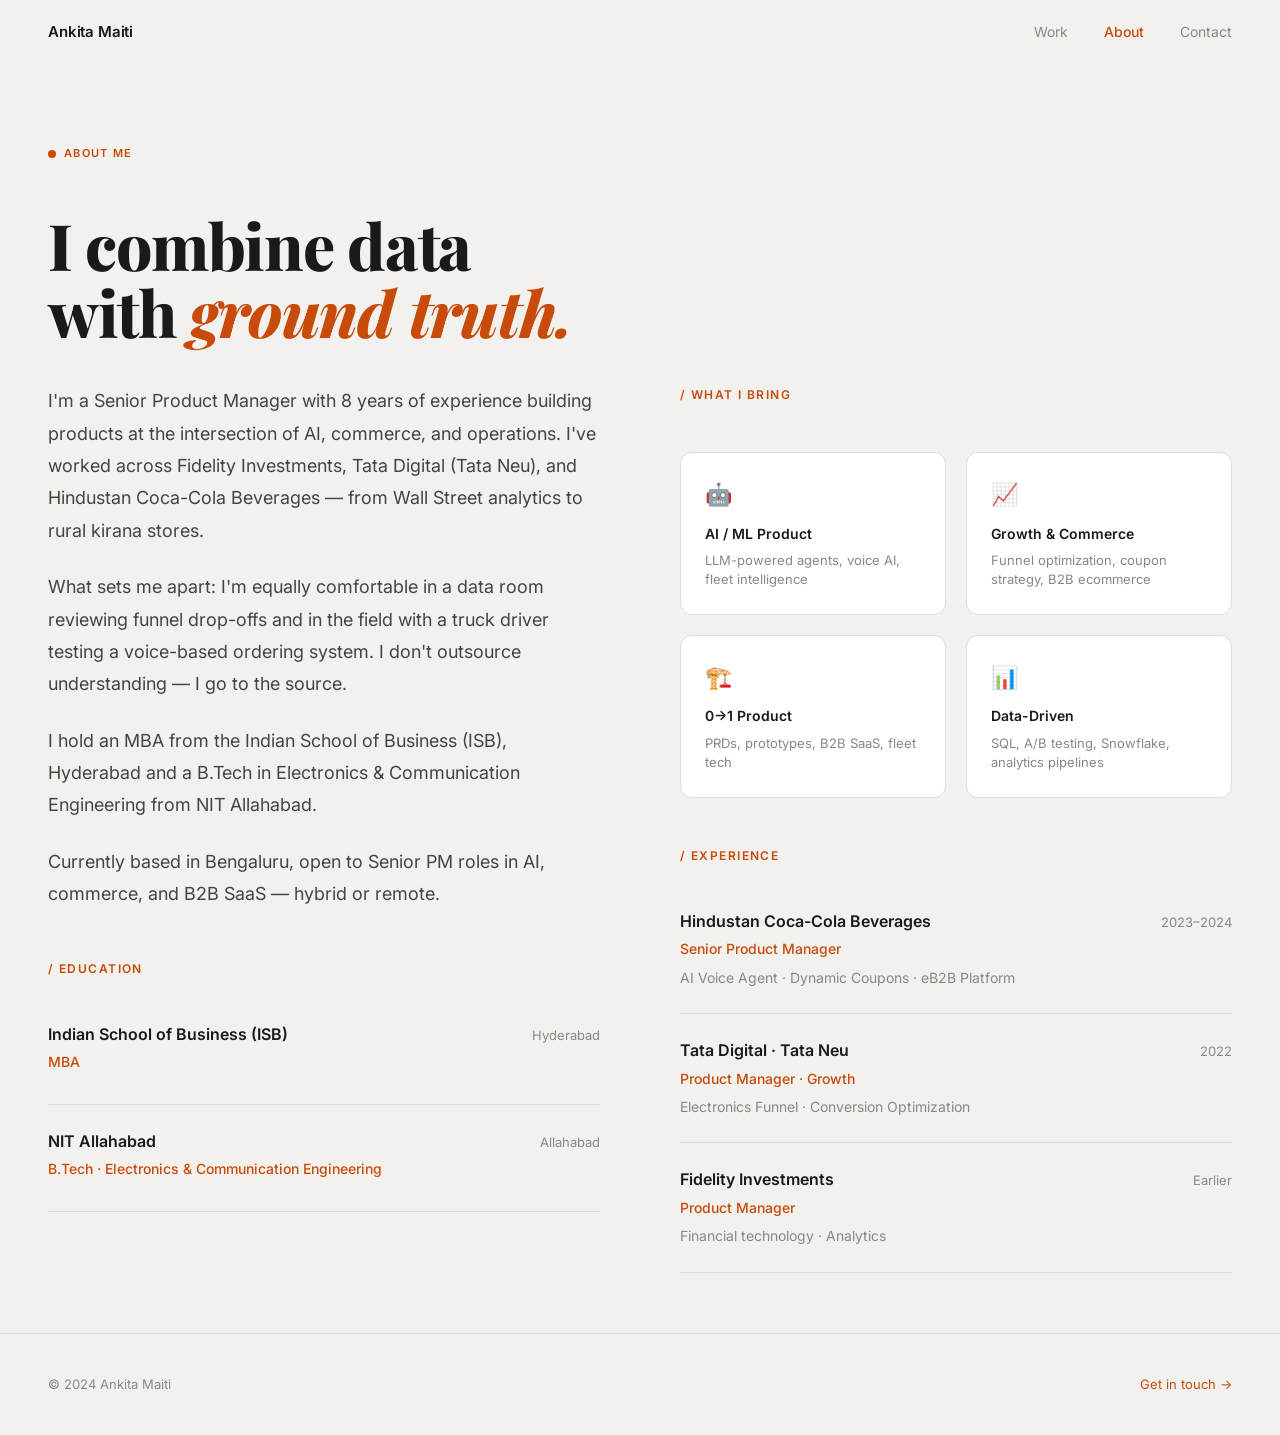
==== about.html @ 4091d86c "Initial portfolio" ====
<!DOCTYPE html>
<html lang="en">
<head>
  <meta charset="UTF-8" />
  <meta name="viewport" content="width=device-width, initial-scale=1.0" />
  <title>About — Ankita Maiti</title>
  <link rel="stylesheet" href="styles.css" />
</head>
<body>

<nav id="nav">
  <a href="index.html" class="nav-logo">Ankita Maiti</a>
  <div class="nav-links">
    <a href="index.html#work">Work</a>
    <a href="about.html" class="active">About</a>
    <a href="index.html#contact">Contact</a>
  </div>
</nav>

<section style="padding: 140px 48px 60px;">
  <div class="role-tag"><span class="role-dot"></span> About Me</div>
  <h1 class="section-title" style="margin-top: 16px; margin-bottom: 40px;">
    I combine data<br>with <em>ground truth.</em>
  </h1>

  <div class="about-grid">
    <div>
      <div class="about-text">
        <p>
          I'm a Senior Product Manager with 8 years of experience building products at the intersection
          of AI, commerce, and operations. I've worked across Fidelity Investments, Tata Digital (Tata Neu),
          and Hindustan Coca-Cola Beverages — from Wall Street analytics to rural kirana stores.
        </p>
        <p>
          What sets me apart: I'm equally comfortable in a data room reviewing funnel drop-offs
          and in the field with a truck driver testing a voice-based ordering system.
          I don't outsource understanding — I go to the source.
        </p>
        <p>
          I hold an MBA from the Indian School of Business (ISB), Hyderabad and a B.Tech in
          Electronics & Communication Engineering from NIT Allahabad.
        </p>
        <p>
          Currently based in Bengaluru, open to Senior PM roles in AI, commerce, and B2B SaaS —
          hybrid or remote.
        </p>
      </div>

      <!-- Education -->
      <div style="margin-top: 48px;">
        <div class="section-label" style="margin-bottom: 20px;">Education</div>
        <div class="exp-item">
          <div class="exp-header">
            <span class="exp-company">Indian School of Business (ISB)</span>
            <span class="exp-years">Hyderabad</span>
          </div>
          <div class="exp-role">MBA</div>
        </div>
        <div class="exp-item">
          <div class="exp-header">
            <span class="exp-company">NIT Allahabad</span>
            <span class="exp-years">Allahabad</span>
          </div>
          <div class="exp-role">B.Tech · Electronics & Communication Engineering</div>
        </div>
      </div>
    </div>

    <div>
      <!-- Skills -->
      <div class="section-label" style="margin-bottom: 20px;">What I Bring</div>
      <div class="skills-grid">
        <div class="skill-box">
          <div class="skill-icon">🤖</div>
          <div class="skill-title">AI / ML Product</div>
          <div class="skill-desc">LLM-powered agents, voice AI, fleet intelligence</div>
        </div>
        <div class="skill-box">
          <div class="skill-icon">📈</div>
          <div class="skill-title">Growth & Commerce</div>
          <div class="skill-desc">Funnel optimization, coupon strategy, B2B ecommerce</div>
        </div>
        <div class="skill-box">
          <div class="skill-icon">🏗️</div>
          <div class="skill-title">0→1 Product</div>
          <div class="skill-desc">PRDs, prototypes, B2B SaaS, fleet tech</div>
        </div>
        <div class="skill-box">
          <div class="skill-icon">📊</div>
          <div class="skill-title">Data-Driven</div>
          <div class="skill-desc">SQL, A/B testing, Snowflake, analytics pipelines</div>
        </div>
      </div>

      <!-- Experience -->
      <div class="experience" style="margin-top: 48px;">
        <div class="section-label" style="margin-bottom: 20px;">Experience</div>
        <div class="exp-item">
          <div class="exp-header">
            <span class="exp-company">Hindustan Coca-Cola Beverages</span>
            <span class="exp-years">2023–2024</span>
          </div>
          <div class="exp-role">Senior Product Manager</div>
          <div class="exp-note">AI Voice Agent · Dynamic Coupons · eB2B Platform</div>
        </div>
        <div class="exp-item">
          <div class="exp-header">
            <span class="exp-company">Tata Digital · Tata Neu</span>
            <span class="exp-years">2022</span>
          </div>
          <div class="exp-role">Product Manager · Growth</div>
          <div class="exp-note">Electronics Funnel · Conversion Optimization</div>
        </div>
        <div class="exp-item">
          <div class="exp-header">
            <span class="exp-company">Fidelity Investments</span>
            <span class="exp-years">Earlier</span>
          </div>
          <div class="exp-role">Product Manager</div>
          <div class="exp-note">Financial technology · Analytics</div>
        </div>
      </div>
    </div>
  </div>
</section>

<footer>
  <span>© 2024 Ankita Maiti</span>
  <a href="index.html#contact" style="color: var(--orange);">Get in touch →</a>
</footer>

<script>
  const nav = document.getElementById('nav');
  window.addEventListener('scroll', () => nav.classList.toggle('scrolled', window.scrollY > 20));
</script>
</body>
</html>
---- styles.css ----
@import url('https://fonts.googleapis.com/css2?family=Playfair+Display:ital,wght@0,700;0,800;1,700&family=Inter:wght@300;400;500;600&display=swap');

*, *::before, *::after { box-sizing: border-box; margin: 0; padding: 0; }

:root {
  --bg: #f2f1ee;
  --bg-card: #ffffff;
  --text: #1a1a18;
  --muted: #888884;
  --orange: #c84b0c;
  --orange-light: #f0e6df;
  --border: #e0deda;
  --serif: 'Playfair Display', Georgia, serif;
  --sans: 'Inter', system-ui, sans-serif;
}

html { scroll-behavior: smooth; }

body {
  font-family: var(--sans);
  background: var(--bg);
  color: var(--text);
  font-size: 16px;
  line-height: 1.6;
  -webkit-font-smoothing: antialiased;
}

a { color: inherit; text-decoration: none; }

/* ── NAV ── */
nav {
  position: fixed; top: 0; left: 0; right: 0; z-index: 100;
  display: flex; align-items: center; justify-content: space-between;
  padding: 20px 48px;
  background: rgba(242,241,238,0.92);
  backdrop-filter: blur(12px);
  border-bottom: 1px solid transparent;
  transition: border-color 0.3s;
}
nav.scrolled { border-color: var(--border); }
.nav-logo { font-family: var(--sans); font-weight: 600; font-size: 15px; letter-spacing: -0.01em; }
.nav-links { display: flex; align-items: center; gap: 36px; }
.nav-links a { font-size: 14px; color: var(--muted); transition: color 0.2s; }
.nav-links a:hover { color: var(--text); }
.nav-links a.active { color: var(--orange); font-weight: 500; }

/* ── HERO ── */
.hero {
  min-height: 100vh;
  padding: 120px 48px 80px;
  display: grid;
  grid-template-columns: 1fr 320px;
  gap: 60px;
  align-items: start;
}
.hero-left { padding-top: 20px; }
.role-tag {
  display: inline-flex; align-items: center; gap: 8px;
  font-size: 11px; font-weight: 600; letter-spacing: 0.12em;
  text-transform: uppercase; color: var(--orange);
  margin-bottom: 32px;
}
.role-dot {
  width: 8px; height: 8px; border-radius: 50%;
  background: var(--orange); flex-shrink: 0;
}
.hero-headline {
  font-family: var(--serif);
  font-size: clamp(52px, 7vw, 96px);
  line-height: 1.02;
  font-weight: 800;
  letter-spacing: -0.02em;
  margin-bottom: 32px;
}
.hero-headline em {
  font-style: italic;
  color: var(--orange);
}
.hero-sub {
  font-size: 17px; line-height: 1.7;
  color: #555550; max-width: 560px;
  margin-bottom: 40px;
}
.hero-actions { display: flex; align-items: center; gap: 24px; margin-bottom: 80px; }
.btn-primary {
  display: inline-flex; align-items: center; gap: 8px;
  background: var(--orange); color: #fff;
  padding: 14px 28px; border-radius: 50px;
  font-size: 15px; font-weight: 500;
  transition: background 0.2s, transform 0.15s;
}
.btn-primary:hover { background: #a83a08; transform: translateY(-1px); }
.hero-email { font-size: 14px; color: var(--muted); }

.hero-stats { display: flex; gap: 48px; }
.stat-item {}
.stat-num { font-family: var(--serif); font-size: 36px; font-weight: 700; line-height: 1; }
.stat-label { font-size: 11px; font-weight: 600; letter-spacing: 0.1em; text-transform: uppercase; color: var(--muted); margin-top: 4px; }

/* ── HERO SIDEBAR ── */
.hero-sidebar { padding-top: 60px; }
.sidebar-project {
  display: flex; align-items: center; justify-content: space-between;
  padding: 18px 0;
  border-bottom: 1px solid var(--border);
  cursor: pointer;
  transition: opacity 0.2s;
}
.sidebar-project:first-child { border-top: 1px solid var(--border); }
.sidebar-project:hover { opacity: 0.7; }
.sidebar-left { display: flex; align-items: center; gap: 14px; }
.sidebar-bar { width: 3px; height: 20px; border-radius: 2px; flex-shrink: 0; }
.sidebar-name { font-size: 15px; font-weight: 500; }
.sidebar-tag { font-size: 11px; font-weight: 600; letter-spacing: 0.08em; text-transform: uppercase; color: var(--muted); }

/* ── MARQUEE ── */
.marquee-wrap {
  overflow: hidden;
  border-top: 1px solid var(--border);
  border-bottom: 1px solid var(--border);
  padding: 16px 0;
  background: var(--bg);
}
.marquee-track {
  display: flex; gap: 0;
  animation: marquee 28s linear infinite;
  white-space: nowrap;
}
.marquee-track:hover { animation-play-state: paused; }
.marquee-item {
  display: inline-flex; align-items: center; gap: 20px;
  font-size: 13px; font-weight: 500; letter-spacing: 0.04em;
  color: var(--muted); padding: 0 32px;
  text-transform: uppercase;
}
.marquee-item::after { content: '·'; color: var(--orange); }
@keyframes marquee { from { transform: translateX(0); } to { transform: translateX(-50%); } }

/* ── SECTION COMMON ── */
section { padding: 100px 48px; }
.section-label {
  font-size: 12px; font-weight: 600; letter-spacing: 0.12em;
  text-transform: uppercase; color: var(--orange);
  margin-bottom: 32px;
}
.section-label::before { content: '/ '; }
.section-title {
  font-family: var(--serif);
  font-size: clamp(40px, 5vw, 64px);
  font-weight: 800; line-height: 1.05;
  letter-spacing: -0.02em;
}
.section-title em { font-style: italic; color: var(--orange); }

/* ── THESIS ── */
.thesis { max-width: 900px; }
.thesis-text {
  font-size: clamp(22px, 3vw, 32px);
  line-height: 1.5; color: #3a3a36;
  font-weight: 300; margin-top: 32px;
}
.thesis-text em { font-style: italic; font-weight: 600; color: var(--text); }

/* ── WORK SECTION ── */
.work-header {
  display: flex; align-items: flex-end; justify-content: space-between;
  margin-bottom: 60px;
}
.work-count { font-family: var(--serif); font-size: 48px; font-weight: 700; color: var(--muted); }
.work-count small { display: block; font-family: var(--sans); font-size: 12px; font-weight: 500; letter-spacing: 0.1em; text-transform: uppercase; }

/* ── PROJECT CARDS ── */
.project-cards { display: flex; flex-direction: column; gap: 0; }

.project-card {
  background: var(--bg-card);
  border-radius: 16px;
  padding: 40px;
  margin-bottom: 20px;
  transition: transform 0.2s, box-shadow 0.2s;
  cursor: pointer;
  border: 1px solid var(--border);
}
.project-card:hover { transform: translateY(-2px); box-shadow: 0 8px 32px rgba(0,0,0,0.07); }

.card-featured {
  display: grid; grid-template-columns: 1fr 1fr; gap: 48px;
}
.card-grid {
  display: grid; grid-template-columns: 1fr 1fr; gap: 20px; margin-bottom: 20px;
}
.card-grid .project-card { margin-bottom: 0; }

.card-num {
  font-family: var(--serif); font-size: 20px; font-weight: 700;
  color: var(--orange); opacity: 0.5; margin-bottom: 16px;
}
.card-tags { display: flex; flex-wrap: wrap; gap: 8px; margin-bottom: 20px; }
.tag {
  padding: 4px 12px; border-radius: 50px; font-size: 12px; font-weight: 500;
  border: 1px solid var(--border); color: var(--muted);
}
.tag-live {
  background: #e8f5e9; color: #2e7d32; border-color: #c8e6c9;
  display: flex; align-items: center; gap: 5px;
}
.tag-live::before { content: ''; width: 6px; height: 6px; border-radius: 50%; background: #43a047; }
.tag-personal { background: var(--orange-light); color: var(--orange); border-color: #f0cfc0; }

.card-title { font-family: var(--serif); font-size: 28px; font-weight: 700; line-height: 1.2; margin-bottom: 6px; }
.card-subtitle { font-size: 14px; color: var(--muted); font-style: italic; margin-bottom: 20px; }
.card-desc { font-size: 15px; line-height: 1.7; color: #555550; margin-bottom: 24px; }
.card-metrics { display: flex; gap: 32px; padding-top: 20px; border-top: 1px solid var(--border); margin-bottom: 24px; }
.metric-val { font-family: var(--serif); font-size: 22px; font-weight: 700; }
.metric-label { font-size: 10px; font-weight: 600; letter-spacing: 0.08em; text-transform: uppercase; color: var(--muted); margin-top: 2px; }
.card-cta { font-size: 14px; font-weight: 600; color: var(--orange); display: inline-flex; align-items: center; gap: 6px; }
.card-cta:hover { gap: 10px; }
.card-cta::after { content: '→'; transition: margin 0.2s; }

.card-right { display: flex; flex-direction: column; justify-content: center; }
.card-right .card-desc { font-size: 16px; }

/* ── ABOUT ── */
.about-grid { display: grid; grid-template-columns: 1fr 1fr; gap: 80px; align-items: start; }
.about-text { font-size: 18px; line-height: 1.8; color: #444440; }
.about-text p { margin-bottom: 24px; }
.skills-grid { display: grid; grid-template-columns: 1fr 1fr; gap: 20px; margin-top: 48px; }
.skill-box {
  background: var(--bg-card); border: 1px solid var(--border);
  border-radius: 12px; padding: 24px;
}
.skill-icon { font-size: 22px; margin-bottom: 10px; }
.skill-title { font-size: 14px; font-weight: 600; margin-bottom: 6px; }
.skill-desc { font-size: 13px; color: var(--muted); line-height: 1.5; }

.experience { margin-top: 60px; }
.exp-item { padding: 24px 0; border-bottom: 1px solid var(--border); }
.exp-item:first-child { border-top: 1px solid var(--border); }
.exp-header { display: flex; justify-content: space-between; align-items: baseline; margin-bottom: 4px; }
.exp-company { font-weight: 600; font-size: 16px; }
.exp-years { font-size: 13px; color: var(--muted); }
.exp-role { font-size: 14px; color: var(--orange); font-weight: 500; margin-bottom: 6px; }
.exp-note { font-size: 14px; color: var(--muted); }

/* ── CONTACT ── */
.contact-section { max-width: 640px; }
.contact-headline {
  font-family: var(--serif); font-size: clamp(36px, 5vw, 60px);
  font-weight: 800; line-height: 1.1; margin: 24px 0 40px;
}
.contact-headline em { font-style: italic; color: var(--orange); }
.contact-links { display: flex; flex-direction: column; gap: 16px; }
.contact-link {
  display: flex; align-items: center; gap: 16px;
  padding: 20px 24px; background: var(--bg-card);
  border: 1px solid var(--border); border-radius: 12px;
  transition: border-color 0.2s, transform 0.15s;
}
.contact-link:hover { border-color: var(--orange); transform: translateX(4px); }
.contact-link-icon { font-size: 20px; }
.contact-link-text { font-size: 15px; font-weight: 500; }
.contact-link-sub { font-size: 13px; color: var(--muted); }
.availability { margin-top: 40px; display: flex; align-items: center; gap: 10px; font-size: 14px; color: var(--muted); }
.avail-dot { width: 8px; height: 8px; border-radius: 50%; background: #43a047; flex-shrink: 0; }

/* ── FOOTER ── */
footer {
  padding: 40px 48px;
  border-top: 1px solid var(--border);
  display: flex; justify-content: space-between; align-items: center;
  font-size: 13px; color: var(--muted);
}

/* ── CASE STUDY PAGE ── */
.cs-hero {
  padding: 140px 48px 80px;
  border-bottom: 1px solid var(--border);
}
.cs-back { display: inline-flex; align-items: center; gap: 8px; font-size: 14px; color: var(--muted); margin-bottom: 40px; cursor: pointer; }
.cs-back:hover { color: var(--text); }
.cs-title { font-family: var(--serif); font-size: clamp(40px, 6vw, 80px); font-weight: 800; line-height: 1.05; margin: 20px 0 16px; }
.cs-title em { font-style: italic; color: var(--orange); }
.cs-subtitle { font-size: 16px; color: var(--muted); font-style: italic; margin-bottom: 32px; }
.cs-meta { display: flex; gap: 12px; flex-wrap: wrap; margin-bottom: 48px; }
.cs-metrics { display: grid; grid-template-columns: repeat(4, 1fr); gap: 1px; background: var(--border); border: 1px solid var(--border); border-radius: 12px; overflow: hidden; }
.cs-metric { background: var(--bg-card); padding: 28px 24px; }
.cs-metric-val { font-family: var(--serif); font-size: 32px; font-weight: 700; color: var(--orange); }
.cs-metric-label { font-size: 11px; font-weight: 600; letter-spacing: 0.08em; text-transform: uppercase; color: var(--muted); margin-top: 4px; }

/* ── TABS ── */
.tabs { padding: 0 48px; border-bottom: 1px solid var(--border); position: sticky; top: 62px; background: var(--bg); z-index: 50; }
.tab-list { display: flex; gap: 0; }
.tab-btn {
  padding: 16px 24px; font-size: 14px; font-weight: 500;
  color: var(--muted); border: none; background: none; cursor: pointer;
  border-bottom: 2px solid transparent; margin-bottom: -1px;
  transition: color 0.2s, border-color 0.2s;
}
.tab-btn.active { color: var(--orange); border-color: var(--orange); }
.tab-btn:hover:not(.active) { color: var(--text); }

.tab-panel { display: none; padding: 60px 48px; }
.tab-panel.active { display: block; }

/* ── CASE STUDY CONTENT ── */
.cs-section { max-width: 780px; margin-bottom: 56px; }
.cs-section-label { font-size: 11px; font-weight: 700; letter-spacing: 0.14em; text-transform: uppercase; color: var(--orange); margin-bottom: 16px; }
.cs-section h3 { font-family: var(--serif); font-size: 26px; font-weight: 700; margin-bottom: 16px; }
.cs-section p { font-size: 16px; line-height: 1.8; color: #444440; margin-bottom: 16px; }
.cs-section ul { padding-left: 0; list-style: none; }
.cs-section ul li { padding: 8px 0 8px 24px; position: relative; font-size: 15px; color: #444440; line-height: 1.7; border-bottom: 1px solid var(--border); }
.cs-section ul li::before { content: '—'; position: absolute; left: 0; color: var(--orange); }
.cs-section ul li:last-child { border-bottom: none; }

.callout {
  background: var(--orange-light); border-left: 3px solid var(--orange);
  border-radius: 0 8px 8px 0; padding: 20px 24px; margin: 24px 0;
}
.callout-label { font-size: 11px; font-weight: 700; letter-spacing: 0.1em; text-transform: uppercase; color: var(--orange); margin-bottom: 8px; }
.callout p { margin: 0; font-size: 15px; color: #3a3a36; }

.image-placeholder {
  background: var(--bg-card); border: 2px dashed var(--border);
  border-radius: 12px; padding: 60px 40px;
  text-align: center; color: var(--muted); font-size: 14px;
  margin: 24px 0; cursor: pointer;
  transition: border-color 0.2s, background 0.2s;
}
.image-placeholder:hover { border-color: var(--orange); background: var(--orange-light); }
.image-placeholder-icon { font-size: 32px; margin-bottom: 12px; }
.image-placeholder p { margin: 0; font-size: 13px; }

.steps { counter-reset: steps; }
.step { counter-increment: steps; padding: 24px 0; border-bottom: 1px solid var(--border); }
.step:last-child { border-bottom: none; }
.step-num { font-family: var(--serif); font-size: 13px; color: var(--orange); font-weight: 700; margin-bottom: 8px; }
.step-num::before { content: '0' counter(steps); }
.step h4 { font-size: 17px; font-weight: 600; margin-bottom: 8px; }
.step p { font-size: 15px; color: #555550; line-height: 1.7; margin: 0; }

.tradeoffs { display: grid; grid-template-columns: 1fr 1fr; gap: 16px; margin-top: 16px; }
.tradeoff-card { background: var(--bg-card); border: 1px solid var(--border); border-radius: 10px; padding: 20px; }
.tradeoff-card h4 { font-size: 14px; font-weight: 600; margin-bottom: 6px; }
.tradeoff-card p { font-size: 13px; color: var(--muted); margin: 0; line-height: 1.5; }

/* ── RESPONSIVE ── */
@media (max-width: 900px) {
  nav { padding: 16px 24px; }
  .hero { grid-template-columns: 1fr; padding: 100px 24px 60px; }
  .hero-sidebar { display: none; }
  section { padding: 60px 24px; }
  .about-grid { grid-template-columns: 1fr; gap: 40px; }
  .card-featured { grid-template-columns: 1fr; }
  .card-grid { grid-template-columns: 1fr; }
  .cs-metrics { grid-template-columns: 1fr 1fr; }
  .tradeoffs { grid-template-columns: 1fr; }
  .tabs { padding: 0 24px; }
  .tab-panel { padding: 40px 24px; }
  .cs-hero { padding: 100px 24px 60px; }
  footer { flex-direction: column; gap: 12px; text-align: center; }
}
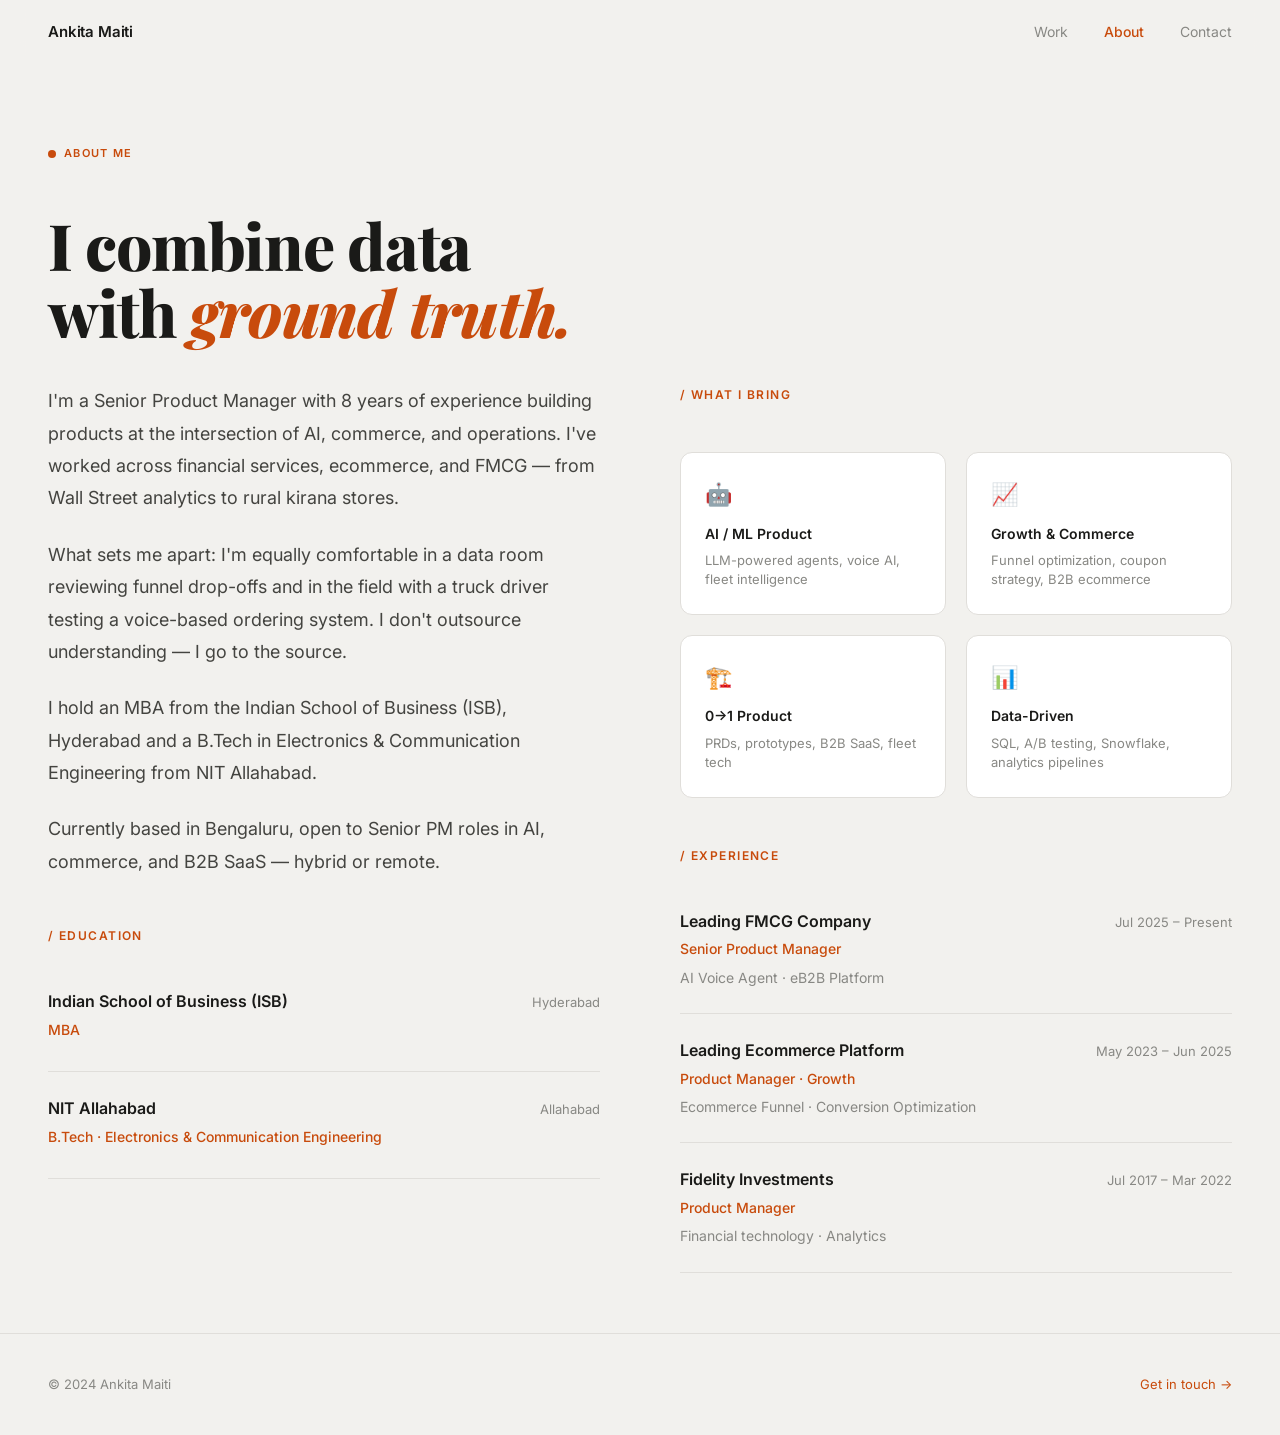
==== commit 1b64e042: "Multiple homepage and case study updates - Tagline: highlight 'ship' and 'metrics' - Reorder sidebar" ====
--- a/about.html
+++ b/about.html
@@ -28,8 +28,7 @@
       <div class="about-text">
         <p>
           I'm a Senior Product Manager with 8 years of experience building products at the intersection
-          of AI, commerce, and operations. I've worked across Fidelity Investments, Tata Digital (Tata Neu),
-          and Hindustan Coca-Cola Beverages — from Wall Street analytics to rural kirana stores.
+          of AI, commerce, and operations. I've worked across financial services, ecommerce, and FMCG — from Wall Street analytics to rural kirana stores.
         </p>
         <p>
           What sets me apart: I'm equally comfortable in a data room reviewing funnel drop-offs
@@ -97,24 +96,24 @@
         <div class="section-label" style="margin-bottom: 20px;">Experience</div>
         <div class="exp-item">
           <div class="exp-header">
-            <span class="exp-company">Hindustan Coca-Cola Beverages</span>
-            <span class="exp-years">2023–2024</span>
+            <span class="exp-company">Leading FMCG Company</span>
+            <span class="exp-years">Jul 2025 – Present</span>
           </div>
           <div class="exp-role">Senior Product Manager</div>
-          <div class="exp-note">AI Voice Agent · Dynamic Coupons · eB2B Platform</div>
+          <div class="exp-note">AI Voice Agent · eB2B Platform</div>
         </div>
         <div class="exp-item">
           <div class="exp-header">
-            <span class="exp-company">Tata Digital · Tata Neu</span>
-            <span class="exp-years">2022</span>
+            <span class="exp-company">Leading Ecommerce Platform</span>
+            <span class="exp-years">May 2023 – Jun 2025</span>
           </div>
           <div class="exp-role">Product Manager · Growth</div>
-          <div class="exp-note">Electronics Funnel · Conversion Optimization</div>
+          <div class="exp-note">Ecommerce Funnel · Conversion Optimization</div>
         </div>
         <div class="exp-item">
           <div class="exp-header">
             <span class="exp-company">Fidelity Investments</span>
-            <span class="exp-years">Earlier</span>
+            <span class="exp-years">Jul 2017 – Mar 2022</span>
           </div>
           <div class="exp-role">Product Manager</div>
           <div class="exp-note">Financial technology · Analytics</div>
--- a/styles.css
+++ b/styles.css
@@ -46,8 +46,8 @@
 
 /* ── HERO ── */
 .hero {
-  min-height: 100vh;
-  padding: 120px 48px 80px;
+  min-height: auto;
+  padding: 120px 48px 60px;
   display: grid;
   grid-template-columns: 1fr 320px;
   gap: 60px;
@@ -66,11 +66,12 @@
 }
 .hero-headline {
   font-family: var(--serif);
-  font-size: clamp(52px, 7vw, 96px);
-  line-height: 1.02;
+  font-size: clamp(36px, 4.5vw, 68px);
+  line-height: 1.08;
   font-weight: 800;
   letter-spacing: -0.02em;
-  margin-bottom: 32px;
+  margin-bottom: 28px;
+  max-width: 620px;
 }
 .hero-headline em {
   font-style: italic;
@@ -81,7 +82,7 @@
   color: #555550; max-width: 560px;
   margin-bottom: 40px;
 }
-.hero-actions { display: flex; align-items: center; gap: 24px; margin-bottom: 80px; }
+.hero-actions { display: flex; align-items: center; gap: 24px; margin-bottom: 0; }
 .btn-primary {
   display: inline-flex; align-items: center; gap: 8px;
   background: var(--orange); color: #fff;
@@ -299,11 +300,11 @@
 .tab-btn.active { color: var(--orange); border-color: var(--orange); }
 .tab-btn:hover:not(.active) { color: var(--text); }
 
-.tab-panel { display: none; padding: 60px 48px; }
+.tab-panel { display: none; padding: 60px 48px; max-width: 1200px; margin: 0 auto; }
 .tab-panel.active { display: block; }
 
 /* ── CASE STUDY CONTENT ── */
-.cs-section { max-width: 780px; margin-bottom: 56px; }
+.cs-section { max-width: 100%; margin-bottom: 56px; }
 .cs-section-label { font-size: 11px; font-weight: 700; letter-spacing: 0.14em; text-transform: uppercase; color: var(--orange); margin-bottom: 16px; }
 .cs-section h3 { font-family: var(--serif); font-size: 26px; font-weight: 700; margin-bottom: 16px; }
 .cs-section p { font-size: 16px; line-height: 1.8; color: #444440; margin-bottom: 16px; }
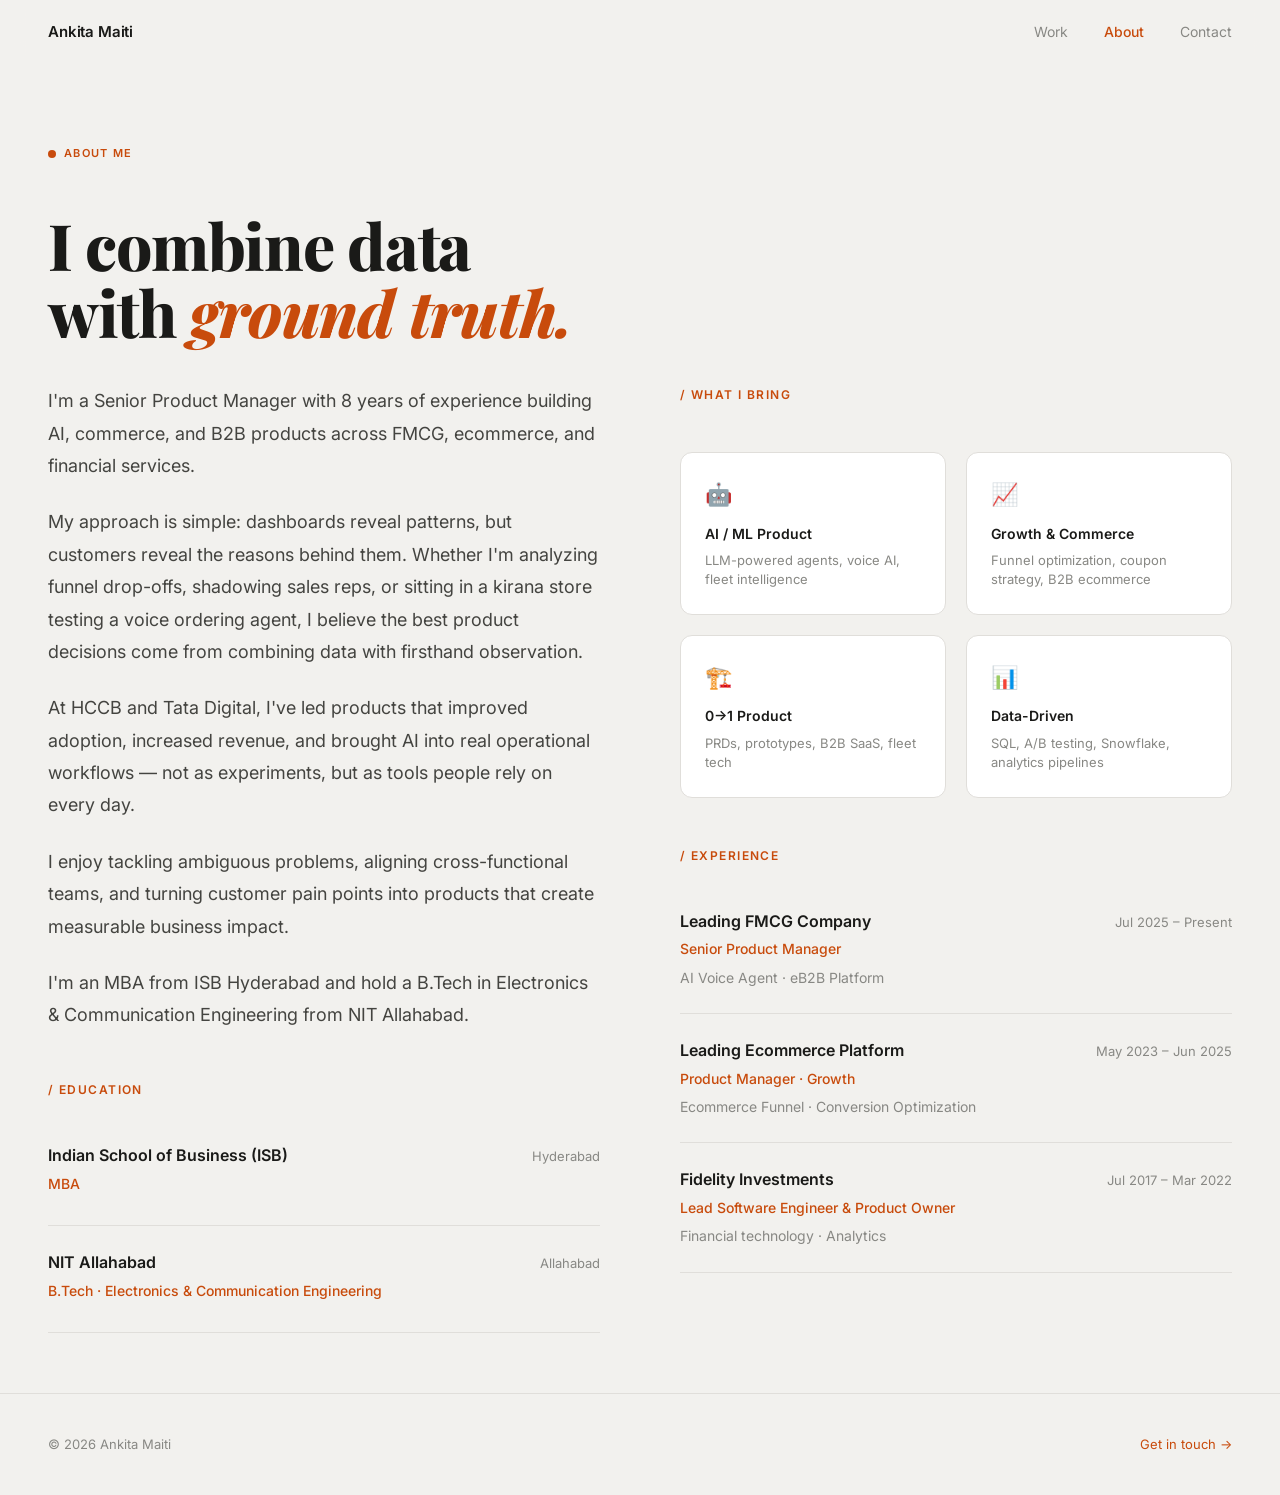
==== commit 6d8635fc: "Update About page content and experience - Rewrite bio with new copy - Fidelity role: Lead Software " ====
--- a/about.html
+++ b/about.html
@@ -27,21 +27,19 @@
     <div>
       <div class="about-text">
         <p>
-          I'm a Senior Product Manager with 8 years of experience building products at the intersection
-          of AI, commerce, and operations. I've worked across financial services, ecommerce, and FMCG — from Wall Street analytics to rural kirana stores.
+          I'm a Senior Product Manager with 8 years of experience building AI, commerce, and B2B products across FMCG, ecommerce, and financial services.
         </p>
         <p>
-          What sets me apart: I'm equally comfortable in a data room reviewing funnel drop-offs
-          and in the field with a truck driver testing a voice-based ordering system.
-          I don't outsource understanding — I go to the source.
+          My approach is simple: dashboards reveal patterns, but customers reveal the reasons behind them. Whether I'm analyzing funnel drop-offs, shadowing sales reps, or sitting in a kirana store testing a voice ordering agent, I believe the best product decisions come from combining data with firsthand observation.
         </p>
         <p>
-          I hold an MBA from the Indian School of Business (ISB), Hyderabad and a B.Tech in
-          Electronics & Communication Engineering from NIT Allahabad.
+          At HCCB and Tata Digital, I've led products that improved adoption, increased revenue, and brought AI into real operational workflows — not as experiments, but as tools people rely on every day.
         </p>
         <p>
-          Currently based in Bengaluru, open to Senior PM roles in AI, commerce, and B2B SaaS —
-          hybrid or remote.
+          I enjoy tackling ambiguous problems, aligning cross-functional teams, and turning customer pain points into products that create measurable business impact.
+        </p>
+        <p>
+          I'm an MBA from ISB Hyderabad and hold a B.Tech in Electronics & Communication Engineering from NIT Allahabad.
         </p>
       </div>
 
@@ -115,7 +113,7 @@
             <span class="exp-company">Fidelity Investments</span>
             <span class="exp-years">Jul 2017 – Mar 2022</span>
           </div>
-          <div class="exp-role">Product Manager</div>
+          <div class="exp-role">Lead Software Engineer & Product Owner</div>
           <div class="exp-note">Financial technology · Analytics</div>
         </div>
       </div>
@@ -124,7 +122,7 @@
 </section>
 
 <footer>
-  <span>© 2024 Ankita Maiti</span>
+  <span>© 2026 Ankita Maiti</span>
   <a href="index.html#contact" style="color: var(--orange);">Get in touch →</a>
 </footer>
 
